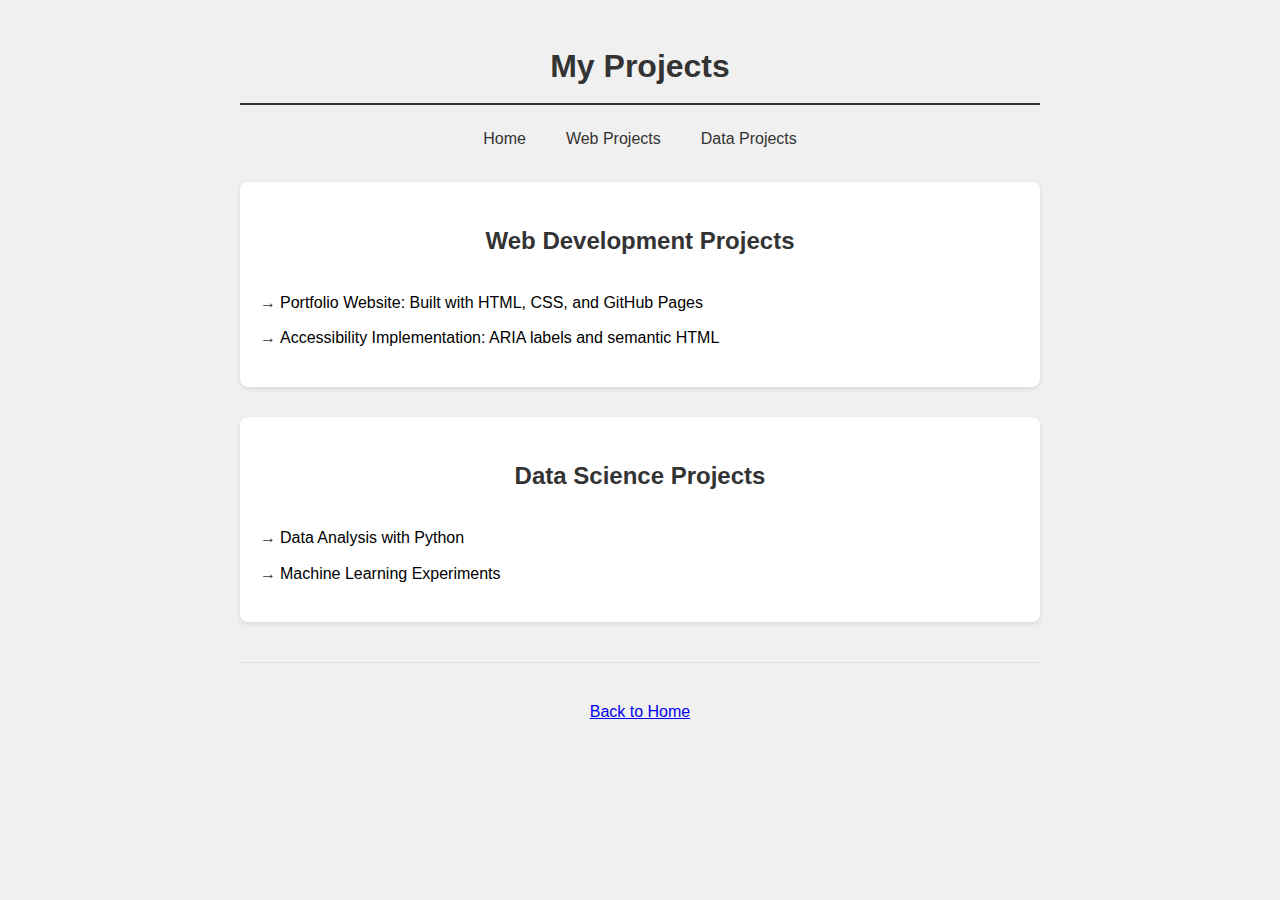
==== projects.html @ fee2f8aa "Add detailed projects page" ====
<!DOCTYPE html>
<html lang="en">
<head>
    <meta charset="UTF-8">
    <meta name="viewport" content="width=device-width, initial-scale=1.0">
    <meta name="description" content="Detailed projects page">
    <title>My Projects - Portfolio</title>
    <link rel="stylesheet" href="styles.css">
</head>
<body>
    <header role="banner">
        <h1>My Projects</h1>
        <nav role="navigation" aria-label="Main navigation">
            <ul>
                <li><a href="index.html">Home</a></li>
                <li><a href="#web-projects">Web Projects</a></li>
                <li><a href="#data-projects">Data Projects</a></li>
            </ul>
        </nav>
    </header>

    <main id="main-content" role="main">
        <section id="web-projects" aria-labelledby="web-heading">
            <h2 id="web-heading">Web Development Projects</h2>
            <ul class="projects-list">
                <li>Portfolio Website: Built with HTML, CSS, and GitHub Pages</li>
                <li>Accessibility Implementation: ARIA labels and semantic HTML</li>
            </ul>
        </section>

        <section id="data-projects" aria-labelledby="data-heading">
            <h2 id="data-heading">Data Science Projects</h2>
            <ul class="projects-list">
                <li>Data Analysis with Python</li>
                <li>Machine Learning Experiments</li>
            </ul>
        </section>
    </main>

    <footer role="contentinfo">
        <p><a href="index.html">Back to Home</a></p>
    </footer>
</body>
</html>
---- styles.css ----
/* Base styles */
body {
    font-family: Arial, sans-serif;
    max-width: 800px;
    margin: 0 auto;
    padding: 20px;
    background-color: #f0f0f0;
    line-height: 1.6;
}

/* Typography */
h1, h2, h3 {
    color: #333;
    text-align: center;
    padding-bottom: 10px;
}

h1 {
    border-bottom: 2px solid #333;
}

/* Skip to main content link */
.skip-link {
    position: absolute;
    left: -9999px;
    z-index: 999;
    padding: 1em;
    background-color: white;
    color: black;
    opacity: 0;
}

.skip-link:focus {
    left: 50%;
    transform: translateX(-50%);
    opacity: 1;
}

/* Navigation */
nav ul {
    list-style: none;
    padding: 0;
    display: flex;
    justify-content: center;
    gap: 20px;
}

nav a {
    color: #333;
    text-decoration: none;
    padding: 5px 10px;
}

nav a:hover, nav a:focus {
    text-decoration: underline;
}

/* Section styles */
section {
    margin: 30px 0;
    padding: 20px;
    background-color: white;
    border-radius: 8px;
    box-shadow: 0 2px 4px rgba(0,0,0,0.1);
}

/* Projects section */
.projects-list {
    list-style-type: none;
    padding: 0;
}

.projects-list li {
    margin: 10px 0;
    padding-left: 20px;
    position: relative;
}

.projects-list li:before {
    content: '→';
    position: absolute;
    left: 0;
    color: #333;
}

/* Focus styles */
:focus {
    outline: 3px solid #4A90E2;
    outline-offset: 2px;
}

/* Footer */
footer {
    text-align: center;
    margin-top: 40px;
    padding-top: 20px;
    border-top: 1px solid #ddd;
}

/* High contrast mode */
@media (prefers-contrast: high) {
    body {
        background: white;
        color: black;
    }
    
    section {
        border: 2px solid black;
    }
}

/* Reduced motion */
@media (prefers-reduced-motion: reduce) {
    * {
        animation: none !important;
        transition: none !important;
    }
}

/* Responsive design */
@media (max-width: 600px) {
    body {
        padding: 10px;
    }
    
    nav ul {
        flex-direction: column;
        align-items: center;
    }
}
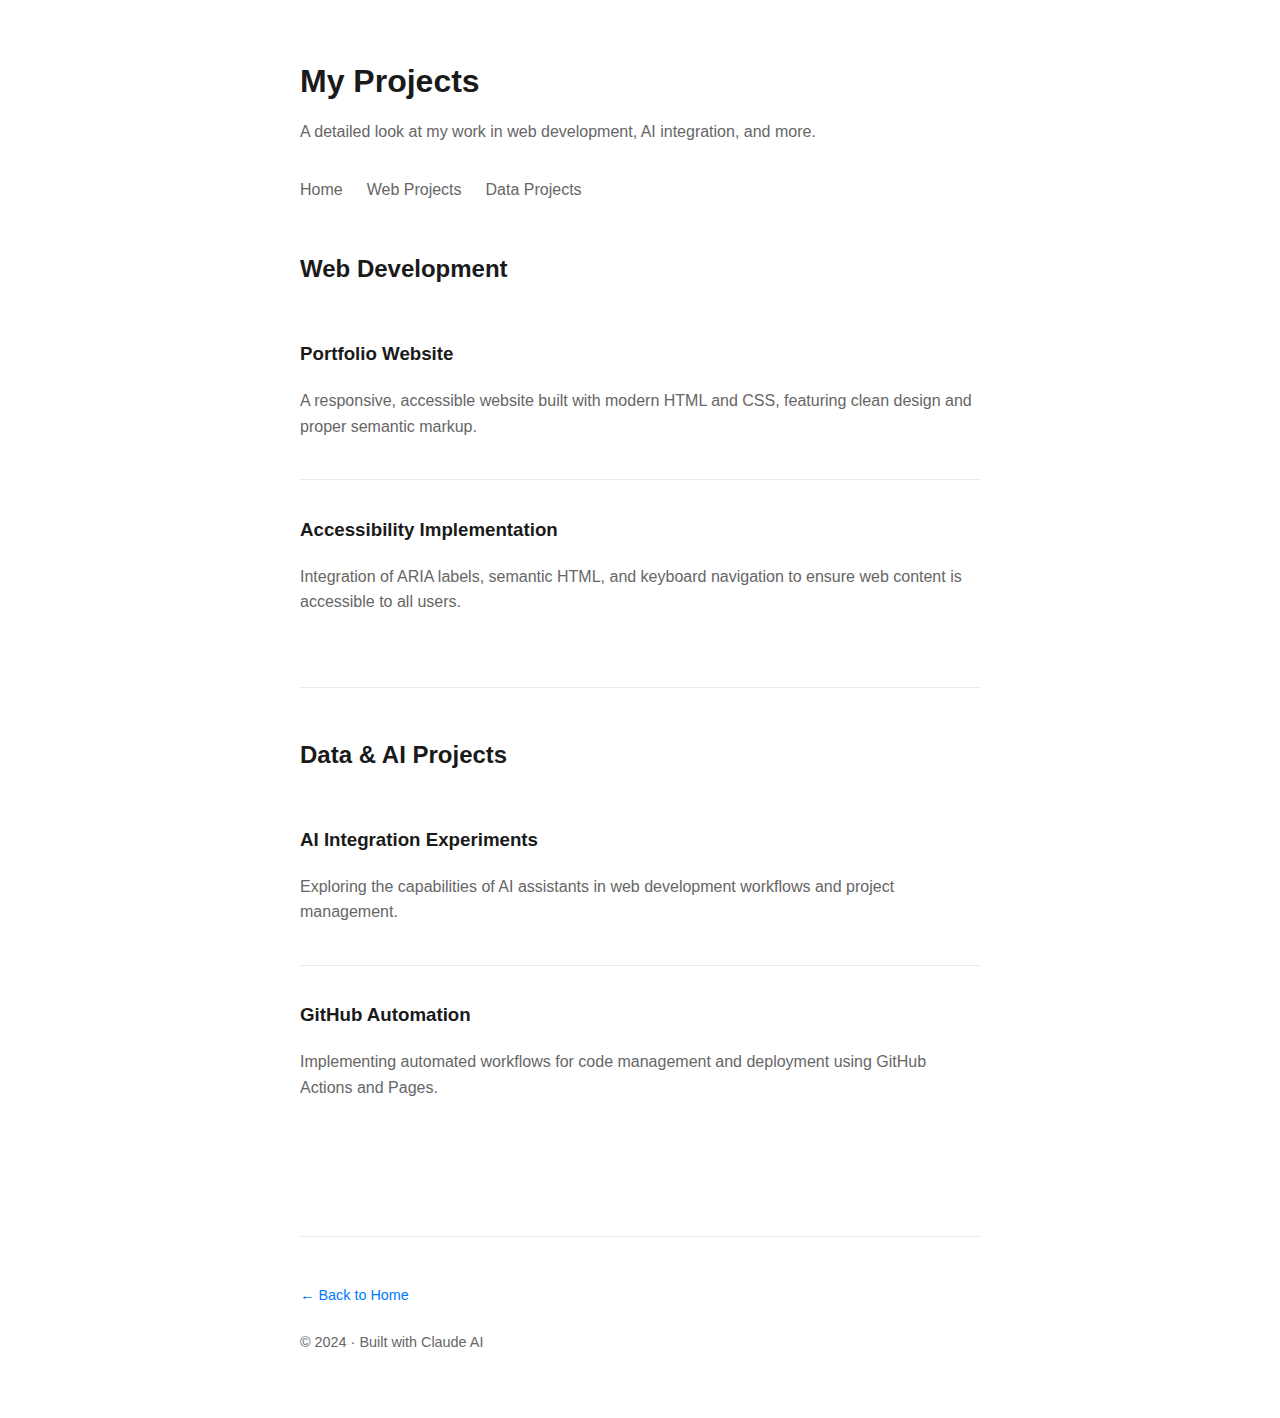
==== commit 68bcd7ea: "Update projects page to match new design" ====
--- a/projects.html
+++ b/projects.html
@@ -3,42 +3,58 @@
 <head>
     <meta charset="UTF-8">
     <meta name="viewport" content="width=device-width, initial-scale=1.0">
-    <meta name="description" content="Detailed projects page">
+    <meta name="description" content="Detailed overview of my projects and work">
     <title>My Projects - Portfolio</title>
     <link rel="stylesheet" href="styles.css">
 </head>
 <body>
-    <header role="banner">
-        <h1>My Projects</h1>
-        <nav role="navigation" aria-label="Main navigation">
-            <ul>
-                <li><a href="index.html">Home</a></li>
-                <li><a href="#web-projects">Web Projects</a></li>
-                <li><a href="#data-projects">Data Projects</a></li>
-            </ul>
-        </nav>
-    </header>
+    <div class="container">
+        <header>
+            <h1>My Projects</h1>
+            <p>A detailed look at my work in web development, AI integration, and more.</p>
+            <nav>
+                <ul>
+                    <li><a href="index.html">Home</a></li>
+                    <li><a href="#web-projects">Web Projects</a></li>
+                    <li><a href="#data-projects">Data Projects</a></li>
+                </ul>
+            </nav>
+        </header>
 
-    <main id="main-content" role="main">
-        <section id="web-projects" aria-labelledby="web-heading">
-            <h2 id="web-heading">Web Development Projects</h2>
-            <ul class="projects-list">
-                <li>Portfolio Website: Built with HTML, CSS, and GitHub Pages</li>
-                <li>Accessibility Implementation: ARIA labels and semantic HTML</li>
-            </ul>
-        </section>
+        <main>
+            <section id="web-projects">
+                <h2>Web Development</h2>
+                <ul class="projects-list">
+                    <li>
+                        <h3>Portfolio Website</h3>
+                        <p>A responsive, accessible website built with modern HTML and CSS, featuring clean design and proper semantic markup.</p>
+                    </li>
+                    <li>
+                        <h3>Accessibility Implementation</h3>
+                        <p>Integration of ARIA labels, semantic HTML, and keyboard navigation to ensure web content is accessible to all users.</p>
+                    </li>
+                </ul>
+            </section>
 
-        <section id="data-projects" aria-labelledby="data-heading">
-            <h2 id="data-heading">Data Science Projects</h2>
-            <ul class="projects-list">
-                <li>Data Analysis with Python</li>
-                <li>Machine Learning Experiments</li>
-            </ul>
-        </section>
-    </main>
+            <section id="data-projects">
+                <h2>Data & AI Projects</h2>
+                <ul class="projects-list">
+                    <li>
+                        <h3>AI Integration Experiments</h3>
+                        <p>Exploring the capabilities of AI assistants in web development workflows and project management.</p>
+                    </li>
+                    <li>
+                        <h3>GitHub Automation</h3>
+                        <p>Implementing automated workflows for code management and deployment using GitHub Actions and Pages.</p>
+                    </li>
+                </ul>
+            </section>
+        </main>
 
-    <footer role="contentinfo">
-        <p><a href="index.html">Back to Home</a></p>
-    </footer>
+        <footer>
+            <p><a href="index.html">← Back to Home</a></p>
+            <p>© 2024 · Built with Claude AI</p>
+        </footer>
+    </div>
 </body>
 </html>--- a/styles.css
+++ b/styles.css
@@ -1,130 +1,154 @@
 /* Base styles */
+:root {
+    --text-color: #1a1a1a;
+    --background-color: #ffffff;
+    --accent-color: #007AFF;
+    --secondary-text: #666666;
+    --border-color: #eaeaea;
+}
+
 body {
-    font-family: Arial, sans-serif;
-    max-width: 800px;
+    font-family: -apple-system, BlinkMacSystemFont, 'Segoe UI', Roboto, Oxygen, Ubuntu, Cantarell, 'Open Sans', 'Helvetica Neue', sans-serif;
+    line-height: 1.6;
+    color: var(--text-color);
+    background-color: var(--background-color);
+    margin: 0;
+    padding: 0;
+}
+
+.container {
+    max-width: 680px;
     margin: 0 auto;
-    padding: 20px;
-    background-color: #f0f0f0;
-    line-height: 1.6;
+    padding: 40px 20px;
 }
 
 /* Typography */
-h1, h2, h3 {
-    color: #333;
-    text-align: center;
-    padding-bottom: 10px;
+h1 {
+    font-size: 2rem;
+    font-weight: 700;
+    margin-bottom: 1rem;
+    line-height: 1.3;
 }
 
-h1 {
-    border-bottom: 2px solid #333;
+h2 {
+    font-size: 1.5rem;
+    font-weight: 600;
+    margin-top: 2rem;
+    margin-bottom: 1rem;
 }
 
-/* Skip to main content link */
-.skip-link {
-    position: absolute;
-    left: -9999px;
-    z-index: 999;
-    padding: 1em;
-    background-color: white;
-    color: black;
-    opacity: 0;
+p {
+    margin-bottom: 1.5rem;
+    color: var(--secondary-text);
 }
 
-.skip-link:focus {
-    left: 50%;
-    transform: translateX(-50%);
-    opacity: 1;
+a {
+    color: var(--accent-color);
+    text-decoration: none;
+    transition: opacity 0.2s ease;
+}
+
+a:hover {
+    opacity: 0.8;
 }
 
 /* Navigation */
+nav {
+    margin-top: 2rem;
+    margin-bottom: 3rem;
+}
+
 nav ul {
     list-style: none;
     padding: 0;
+    margin: 0;
     display: flex;
-    justify-content: center;
-    gap: 20px;
+    gap: 1.5rem;
 }
 
 nav a {
-    color: #333;
-    text-decoration: none;
-    padding: 5px 10px;
+    color: var(--secondary-text);
+    font-weight: 500;
 }
 
-nav a:hover, nav a:focus {
-    text-decoration: underline;
+nav a:hover {
+    color: var(--accent-color);
 }
 
-/* Section styles */
+/* Sections */
 section {
-    margin: 30px 0;
-    padding: 20px;
-    background-color: white;
-    border-radius: 8px;
-    box-shadow: 0 2px 4px rgba(0,0,0,0.1);
+    margin-bottom: 3rem;
+    padding-bottom: 2rem;
+    border-bottom: 1px solid var(--border-color);
 }
 
-/* Projects section */
+section:last-child {
+    border-bottom: none;
+}
+
+/* Video container */
+.video-wrapper {
+    position: relative;
+    width: 100%;
+    margin: 2rem 0;
+    border-radius: 12px;
+    overflow: hidden;
+    background-color: #f5f5f5;
+}
+
+.video-wrapper::before {
+    content: "";
+    display: block;
+    padding-bottom: 56.25%;
+}
+
+.video-wrapper iframe {
+    position: absolute;
+    top: 0;
+    left: 0;
+    width: 100%;
+    height: 100%;
+    border: none;
+    border-radius: 12px;
+}
+
+/* Projects list */
 .projects-list {
-    list-style-type: none;
+    list-style: none;
     padding: 0;
+    margin: 0;
 }
 
 .projects-list li {
-    margin: 10px 0;
-    padding-left: 20px;
-    position: relative;
+    padding: 1rem 0;
+    border-bottom: 1px solid var(--border-color);
 }
 
-.projects-list li:before {
-    content: '→';
-    position: absolute;
-    left: 0;
-    color: #333;
-}
-
-/* Focus styles */
-:focus {
-    outline: 3px solid #4A90E2;
-    outline-offset: 2px;
+.projects-list li:last-child {
+    border-bottom: none;
 }
 
 /* Footer */
 footer {
-    text-align: center;
-    margin-top: 40px;
-    padding-top: 20px;
-    border-top: 1px solid #ddd;
-}
-
-/* High contrast mode */
-@media (prefers-contrast: high) {
-    body {
-        background: white;
-        color: black;
-    }
-    
-    section {
-        border: 2px solid black;
-    }
-}
-
-/* Reduced motion */
-@media (prefers-reduced-motion: reduce) {
-    * {
-        animation: none !important;
-        transition: none !important;
-    }
+    margin-top: 4rem;
+    padding-top: 2rem;
+    border-top: 1px solid var(--border-color);
+    color: var(--secondary-text);
+    font-size: 0.9rem;
 }
 
 /* Responsive design */
 @media (max-width: 600px) {
-    body {
-        padding: 10px;
+    .container {
+        padding: 20px;
     }
-    
+
+    h1 {
+        font-size: 1.75rem;
+    }
+
     nav ul {
         flex-direction: column;
-        align-items: center;
+        gap: 1rem;
     }
 }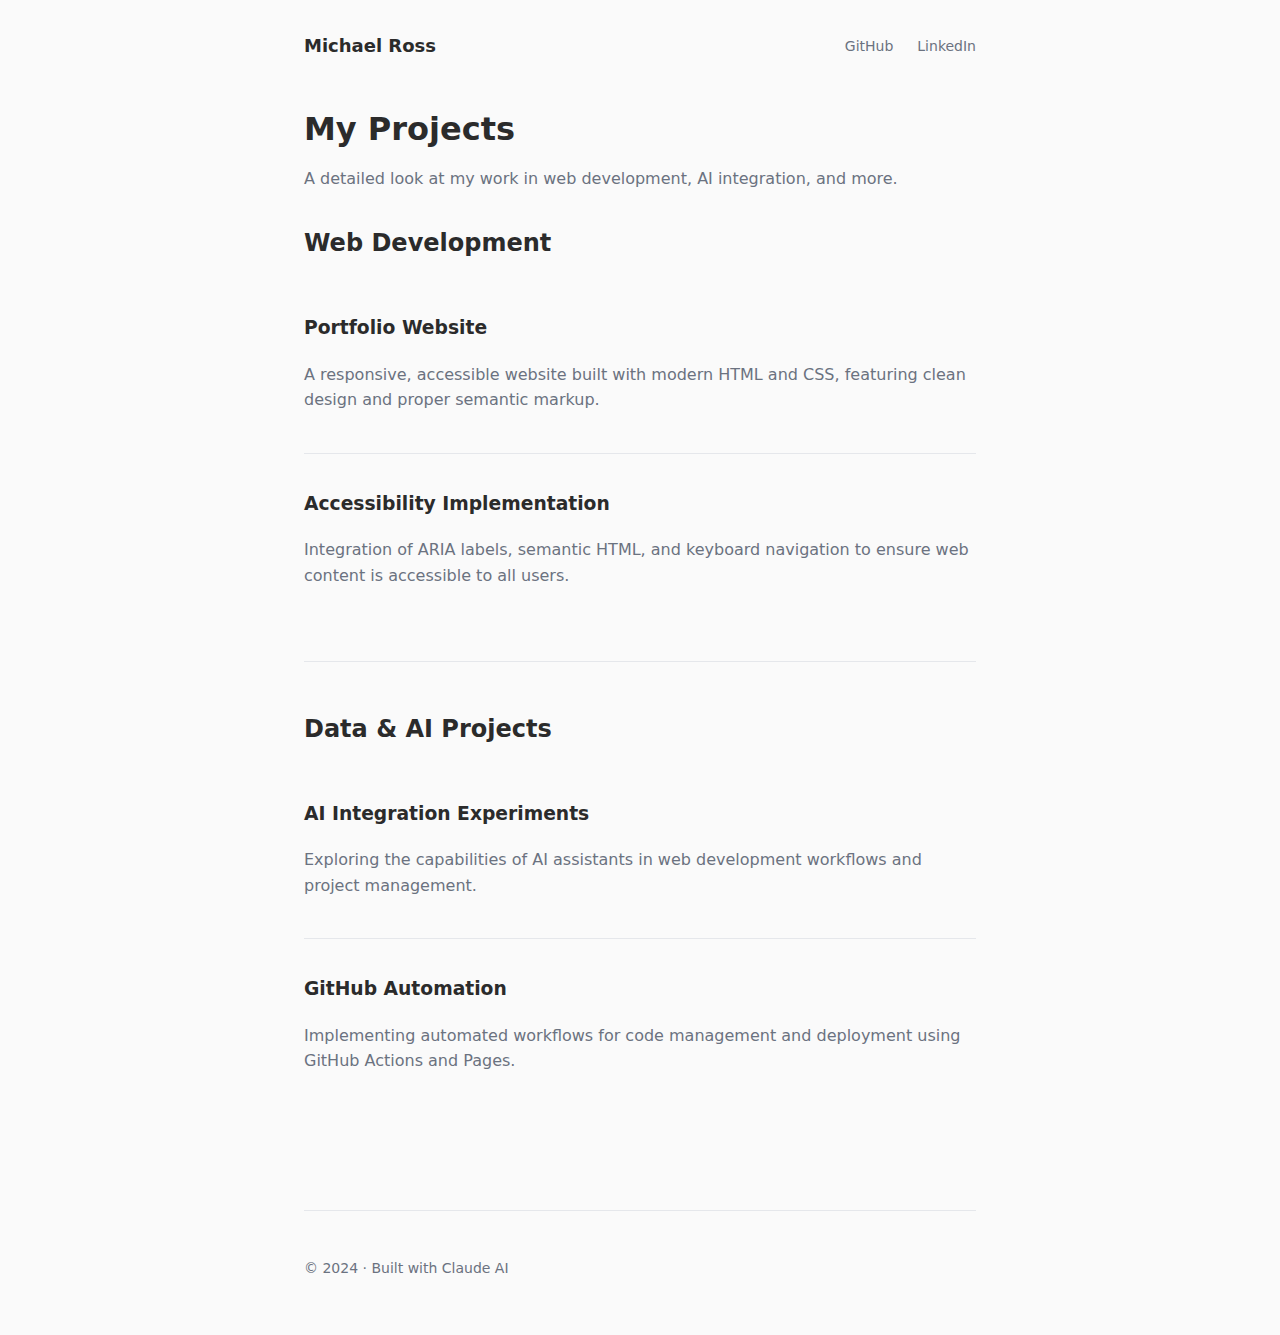
==== commit 7a035d50: "Update projects page to match new design" ====
--- a/projects.html
+++ b/projects.html
@@ -4,25 +4,24 @@
     <meta charset="UTF-8">
     <meta name="viewport" content="width=device-width, initial-scale=1.0">
     <meta name="description" content="Detailed overview of my projects and work">
-    <title>My Projects - Portfolio</title>
+    <title>Projects - Michael Ross</title>
     <link rel="stylesheet" href="styles.css">
 </head>
 <body>
     <div class="container">
-        <header>
-            <h1>My Projects</h1>
-            <p>A detailed look at my work in web development, AI integration, and more.</p>
-            <nav>
-                <ul>
-                    <li><a href="index.html">Home</a></li>
-                    <li><a href="#web-projects">Web Projects</a></li>
-                    <li><a href="#data-projects">Data Projects</a></li>
-                </ul>
-            </nav>
+        <header class="header">
+            <a href="/" class="name-link">Michael Ross</a>
+            <div class="social-links">
+                <a href="https://github.com/Mross2858" target="_blank" rel="noopener noreferrer">GitHub</a>
+                <a href="https://www.linkedin.com/in/mtross2024/" target="_blank" rel="noopener noreferrer">LinkedIn</a>
+            </div>
         </header>
 
         <main>
             <section id="web-projects">
+                <h1>My Projects</h1>
+                <p>A detailed look at my work in web development, AI integration, and more.</p>
+                
                 <h2>Web Development</h2>
                 <ul class="projects-list">
                     <li>
@@ -52,7 +51,6 @@
         </main>
 
         <footer>
-            <p><a href="index.html">← Back to Home</a></p>
             <p>© 2024 · Built with Claude AI</p>
         </footer>
     </div>
--- a/styles.css
+++ b/styles.css
@@ -1,14 +1,15 @@
 /* Base styles */
 :root {
-    --text-color: #1a1a1a;
-    --background-color: #ffffff;
-    --accent-color: #007AFF;
-    --secondary-text: #666666;
-    --border-color: #eaeaea;
+    --text-color: #2B2B2B;
+    --background-color: #FAFAFA;
+    --accent-color: #3B82F6;
+    --secondary-text: #6B7280;
+    --border-color: #E5E7EB;
+    --link-hover: #2563EB;
 }
 
 body {
-    font-family: -apple-system, BlinkMacSystemFont, 'Segoe UI', Roboto, Oxygen, Ubuntu, Cantarell, 'Open Sans', 'Helvetica Neue', sans-serif;
+    font-family: ui-sans-serif, system-ui, -apple-system, BlinkMacSystemFont, 'Segoe UI', Roboto, Arial, sans-serif;
     line-height: 1.6;
     color: var(--text-color);
     background-color: var(--background-color);
@@ -17,9 +18,44 @@
 }
 
 .container {
-    max-width: 680px;
+    max-width: 672px;
     margin: 0 auto;
-    padding: 40px 20px;
+    padding: 2rem 1rem;
+}
+
+/* Header and Navigation */
+.header {
+    display: flex;
+    justify-content: space-between;
+    align-items: center;
+    margin-bottom: 3rem;
+}
+
+.name-link {
+    font-weight: 600;
+    font-size: 1.125rem;
+    color: var(--text-color);
+    text-decoration: none;
+}
+
+.name-link:hover {
+    color: var(--accent-color);
+}
+
+.social-links {
+    display: flex;
+    gap: 1.5rem;
+    align-items: center;
+}
+
+.social-links a {
+    color: var(--secondary-text);
+    text-decoration: none;
+    font-size: 0.875rem;
+}
+
+.social-links a:hover {
+    color: var(--link-hover);
 }
 
 /* Typography */
@@ -45,34 +81,11 @@
 a {
     color: var(--accent-color);
     text-decoration: none;
-    transition: opacity 0.2s ease;
+    transition: color 0.2s ease;
 }
 
 a:hover {
-    opacity: 0.8;
-}
-
-/* Navigation */
-nav {
-    margin-top: 2rem;
-    margin-bottom: 3rem;
-}
-
-nav ul {
-    list-style: none;
-    padding: 0;
-    margin: 0;
-    display: flex;
-    gap: 1.5rem;
-}
-
-nav a {
-    color: var(--secondary-text);
-    font-weight: 500;
-}
-
-nav a:hover {
-    color: var(--accent-color);
+    color: var(--link-hover);
 }
 
 /* Sections */
@@ -91,9 +104,9 @@
     position: relative;
     width: 100%;
     margin: 2rem 0;
-    border-radius: 12px;
+    border-radius: 0.75rem;
     overflow: hidden;
-    background-color: #f5f5f5;
+    background-color: var(--border-color);
 }
 
 .video-wrapper::before {
@@ -109,7 +122,6 @@
     width: 100%;
     height: 100%;
     border: none;
-    border-radius: 12px;
 }
 
 /* Projects list */
@@ -134,21 +146,27 @@
     padding-top: 2rem;
     border-top: 1px solid var(--border-color);
     color: var(--secondary-text);
-    font-size: 0.9rem;
+    font-size: 0.875rem;
 }
 
 /* Responsive design */
-@media (max-width: 600px) {
+@media (max-width: 640px) {
     .container {
-        padding: 20px;
+        padding: 1.5rem 1rem;
+    }
+
+    .header {
+        flex-direction: column;
+        align-items: flex-start;
+        gap: 1rem;
+    }
+
+    .social-links {
+        width: 100%;
+        justify-content: space-between;
     }
 
     h1 {
         font-size: 1.75rem;
     }
-
-    nav ul {
-        flex-direction: column;
-        gap: 1rem;
-    }
 }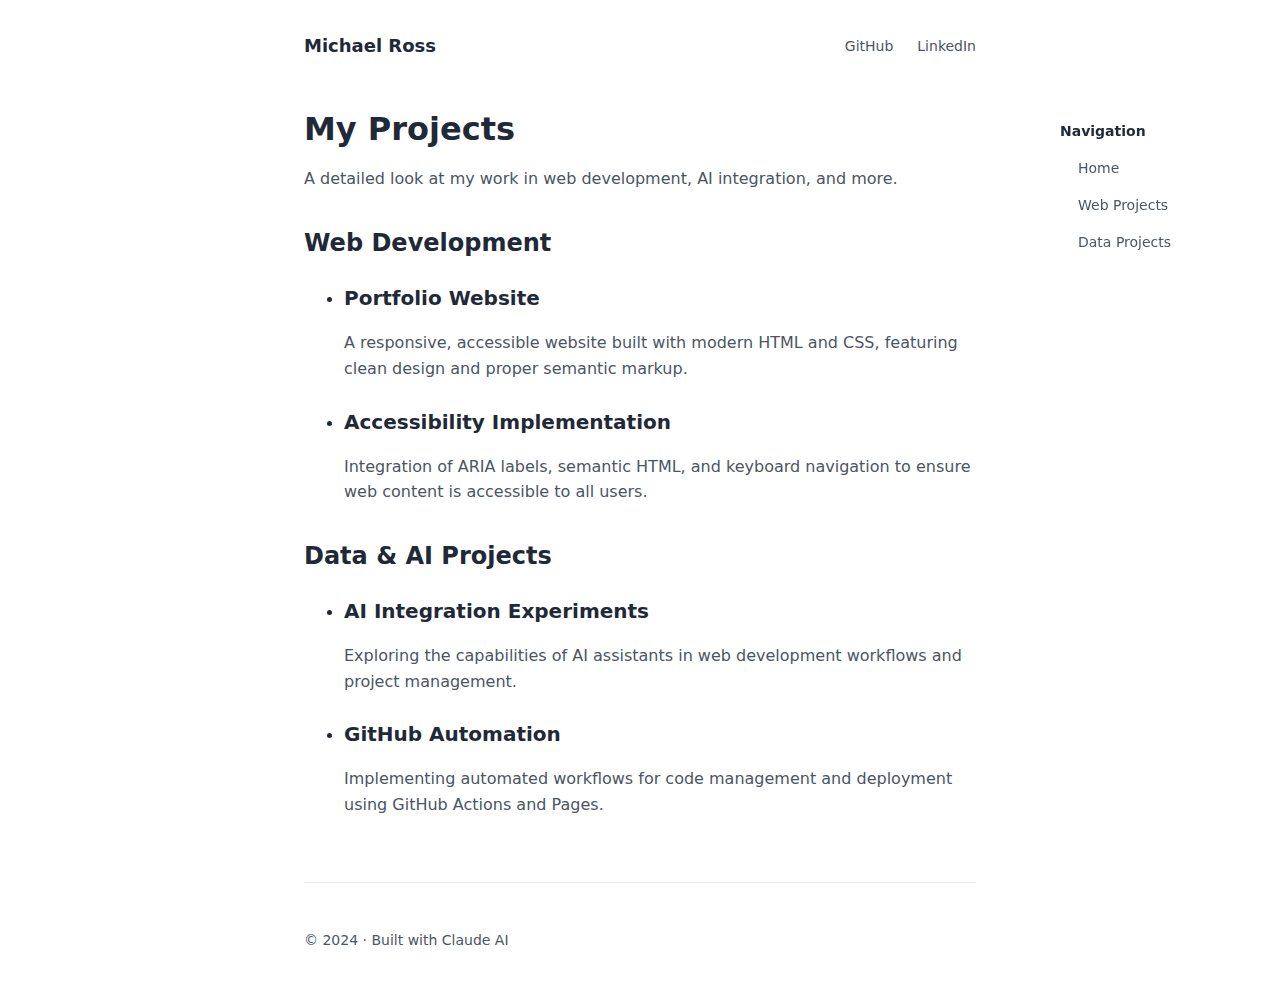
==== commit 514249c9: "Update projects page with consistent navigation and styling" ====
--- a/projects.html
+++ b/projects.html
@@ -10,7 +10,7 @@
 <body>
     <div class="container">
         <header class="header">
-            <a href="/" class="name-link">Michael Ross</a>
+            <a href="./" class="name-link">Michael Ross</a>
             <div class="social-links">
                 <a href="https://github.com/Mross2858" target="_blank" rel="noopener noreferrer">GitHub</a>
                 <a href="https://www.linkedin.com/in/mtross2024/" target="_blank" rel="noopener noreferrer">LinkedIn</a>
@@ -50,6 +50,17 @@
             </section>
         </main>
 
+        <aside class="sidebar">
+            <nav class="sidebar-nav">
+                <div class="sidebar-title">Navigation</div>
+                <ul class="sidebar-links">
+                    <li><a href="./">Home</a></li>
+                    <li><a href="#web-projects">Web Projects</a></li>
+                    <li><a href="#data-projects">Data Projects</a></li>
+                </ul>
+            </nav>
+        </aside>
+
         <footer>
             <p>© 2024 · Built with Claude AI</p>
         </footer>
--- a/styles.css
+++ b/styles.css
@@ -1,10 +1,11 @@
 /* Base styles */
 :root {
-    --text-color: #2B2B2B;
-    --background-color: #FAFAFA;
+    --text-color: #1F2937;
+    --background-color: #FFFFFF;
     --accent-color: #3B82F6;
-    --secondary-text: #6B7280;
+    --secondary-text: #4B5563;
     --border-color: #E5E7EB;
+    --card-bg: #F9FAFB;
     --link-hover: #2563EB;
 }
 
@@ -21,6 +22,7 @@
     max-width: 672px;
     margin: 0 auto;
     padding: 2rem 1rem;
+    position: relative;
 }
 
 /* Header and Navigation */
@@ -55,7 +57,30 @@
 }
 
 .social-links a:hover {
-    color: var(--link-hover);
+    color: var(--accent-color);
+}
+
+/* Intro section */
+.intro-section {
+    margin-bottom: 4rem;
+}
+
+.intro-content {
+    display: flex;
+    align-items: flex-start;
+    gap: 2rem;
+}
+
+.profile-image {
+    width: 96px;
+    height: 96px;
+    border-radius: 9999px;
+    object-fit: cover;
+    flex-shrink: 0;
+}
+
+.intro-text {
+    flex: 1;
 }
 
 /* Typography */
@@ -73,30 +98,45 @@
     margin-bottom: 1rem;
 }
 
+h3 {
+    font-size: 1.25rem;
+    font-weight: 600;
+    margin-bottom: 0.75rem;
+}
+
 p {
     margin-bottom: 1.5rem;
     color: var(--secondary-text);
 }
 
-a {
-    color: var(--accent-color);
-    text-decoration: none;
-    transition: color 0.2s ease;
-}
-
-a:hover {
-    color: var(--link-hover);
-}
-
-/* Sections */
-section {
-    margin-bottom: 3rem;
-    padding-bottom: 2rem;
-    border-bottom: 1px solid var(--border-color);
-}
-
-section:last-child {
-    border-bottom: none;
+/* Projects Grid */
+.projects-grid {
+    display: grid;
+    grid-template-columns: repeat(auto-fit, minmax(250px, 1fr));
+    gap: 1.5rem;
+    margin-top: 1.5rem;
+}
+
+.project-card {
+    background-color: var(--card-bg);
+    padding: 1.5rem;
+    border-radius: 0.75rem;
+    border: 1px solid var(--border-color);
+}
+
+/* Skills Grid */
+.skills-grid {
+    display: grid;
+    grid-template-columns: repeat(auto-fit, minmax(200px, 1fr));
+    gap: 1.5rem;
+    margin-top: 1.5rem;
+}
+
+.skill-category {
+    background-color: var(--card-bg);
+    padding: 1.5rem;
+    border-radius: 0.75rem;
+    border: 1px solid var(--border-color);
 }
 
 /* Video container */
@@ -124,20 +164,50 @@
     border: none;
 }
 
-/* Projects list */
-.projects-list {
+/* Sidebar Navigation */
+.sidebar {
+    position: fixed;
+    left: calc(50% + 372px);
+    top: 120px;
+    width: 200px;
+    padding-left: 3rem;
+}
+
+.sidebar-nav {
+    position: sticky;
+    top: 120px;
+}
+
+.sidebar-title {
+    font-size: 0.875rem;
+    font-weight: 600;
+    color: var(--text-color);
+    margin-bottom: 0.75rem;
+}
+
+.sidebar-links {
     list-style: none;
     padding: 0;
     margin: 0;
 }
 
-.projects-list li {
-    padding: 1rem 0;
-    border-bottom: 1px solid var(--border-color);
-}
-
-.projects-list li:last-child {
-    border-bottom: none;
+.sidebar-links li {
+    margin-bottom: 0.5rem;
+}
+
+.sidebar-links a {
+    color: var(--secondary-text);
+    text-decoration: none;
+    font-size: 0.875rem;
+    line-height: 1.5;
+    padding: 0.25rem 1rem;
+    display: block;
+    border-left: 2px solid transparent;
+}
+
+.sidebar-links a:hover {
+    color: var(--accent-color);
+    border-left-color: var(--accent-color);
 }
 
 /* Footer */
@@ -150,6 +220,12 @@
 }
 
 /* Responsive design */
+@media (max-width: 1200px) {
+    .sidebar {
+        display: none;
+    }
+}
+
 @media (max-width: 640px) {
     .container {
         padding: 1.5rem 1rem;
@@ -166,7 +242,18 @@
         justify-content: space-between;
     }
 
+    .intro-content {
+        flex-direction: column;
+        align-items: center;
+        text-align: center;
+    }
+
     h1 {
         font-size: 1.75rem;
     }
+
+    .projects-grid,
+    .skills-grid {
+        grid-template-columns: 1fr;
+    }
 }